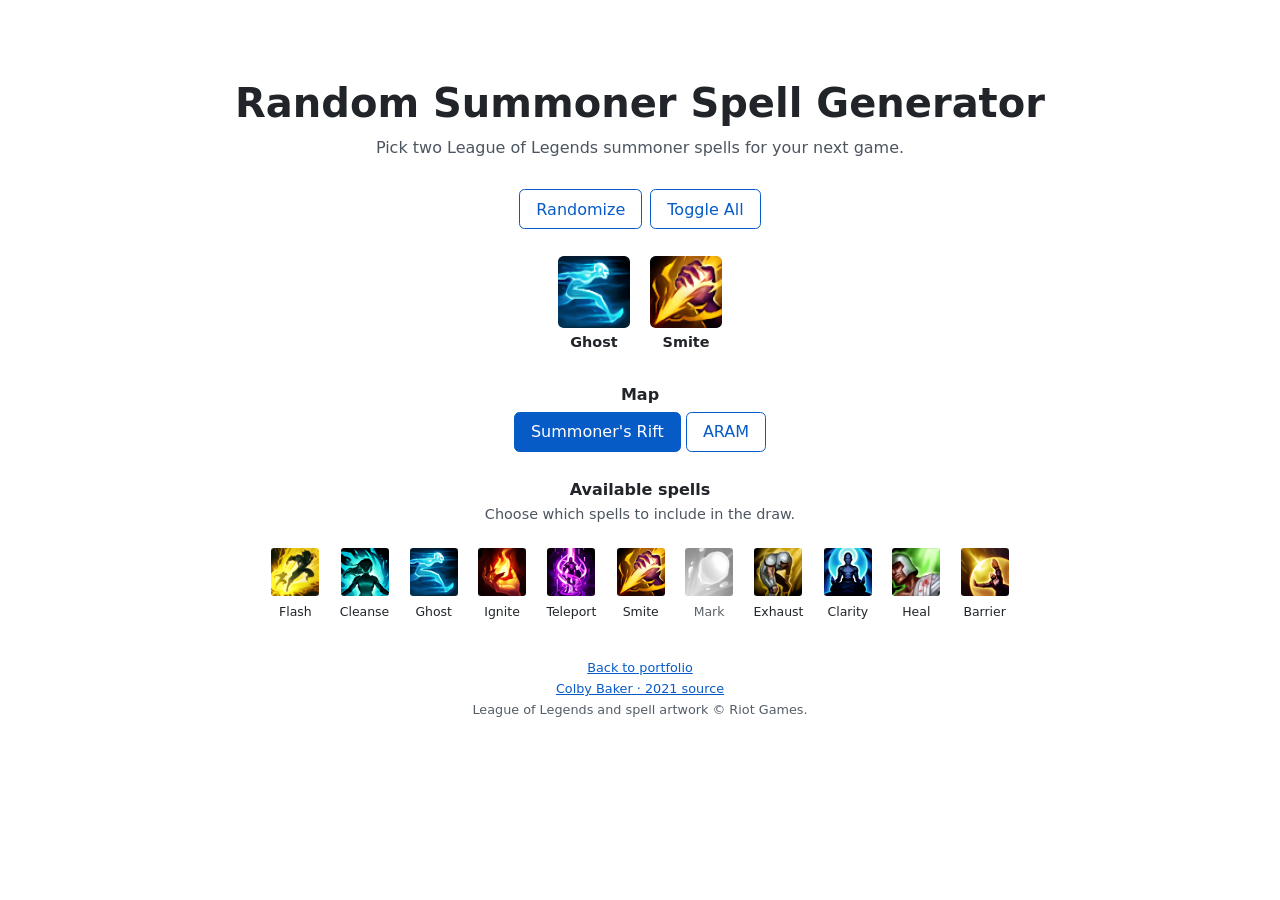
==== summoner-spell-generator.html @ 4ee8c506 "Publish portfolio and restored Summoner Spell Generator" ====
<!doctype html>
<html lang="en">
<head>
  <meta charset="utf-8">
  <meta name="viewport" content="width=device-width, initial-scale=1">
  <title>Random Summoner Spell Generator · Colby Baker</title>
  <style>
:root {
  color-scheme: light;
  font-family: system-ui, sans-serif;
  color: #212529;
  background: white;
}
* { box-sizing: border-box; }
body { margin: 0; text-align: center; }
main { max-width: 68rem; margin: 0 auto; padding: clamp(2rem, 7vw, 5rem) 1rem 2rem; }
h1 { margin: 0; font-size: clamp(1.8rem, 4vw, 2.5rem); line-height: 1.15; font-weight: 550; }
.intro, .pool p { color: #4c5560; line-height: 1.5; }
.intro { margin: .65rem 0 1.8rem; }
.actions, .result, .spells { display: flex; justify-content: center; gap: .5rem; }
button, .modes span { font: inherit; cursor: pointer; }
.actions button, .modes span {
  display: inline-block; padding: .6rem 1rem; border: 1px solid #075bc7;
  background: #fff; color: #075bc7; border-radius: .35rem;
}
.actions button:hover, .modes input:checked + span { background: #075bc7; color: #fff; }
.result { gap: 1.25rem; margin: 1.65rem 0 .15rem; }
figure { margin: 0; }
figure img { display: block; border-radius: .35rem; margin: auto; }
figcaption { margin: .4rem 0 0; font-weight: 600; font-size: .9rem; }
#status { margin: .4rem 0; min-height: 1.35rem; color: #873d08; }
fieldset { border: 0; padding: 0; margin: 0; min-width: 0; }
legend { font-size: 1rem; font-weight: 650; padding: 0; margin: 0 auto .5rem; }
.modes { margin-bottom: 1.75rem; }
.modes label { display: inline-block; position: relative; }
.modes input { opacity: 0; position: absolute; }
button:focus-visible, .modes input:focus-visible + span, a:focus-visible { outline: 3px solid #212529; outline-offset: 3px; }
.pool p { margin: -.2rem 0 .9rem; font-size: .9rem; }
.spells { flex-wrap: wrap; gap: .25rem; }
.spells button { border: 1px solid transparent; background: #fff; color: #212529; padding: .45rem; border-radius: .3rem; }
.spells button:hover:enabled { background: #edf4fc; }
.spells img { display: block; margin: 0 auto .3rem; border-radius: .2rem; }
.spells span { font-size: .78rem; }
.spells button[aria-pressed="false"] img { filter: grayscale(1); opacity: .45; }
.spells button:disabled { cursor: default; color: #5f6268; }
footer { padding: 0 1rem 2rem; display: grid; justify-items: center; gap: .4rem; font-size: .8rem; color: #535d67; }
footer a { color: #075bc7; }

</style>
</head>
<body>
  <main>
    <h1>Random Summoner Spell Generator</h1>
    <p class="intro">Pick two League of Legends summoner spells for your next game.</p>
    <div class="actions">
      <button type="button" id="randomize">Randomize</button>
      <button type="button" id="toggle-all">Toggle All</button>
    </div>
    <div class="result" aria-label="Random spell pair" aria-live="polite" aria-atomic="true">
      <figure><img id="spell-1" src="[data-uri]" width="72" height="72" alt=""><figcaption>Flash</figcaption></figure>
      <figure><img id="spell-2" src="[data-uri]" width="72" height="72" alt=""><figcaption>Heal</figcaption></figure>
    </div>
    <p id="status" role="status" aria-live="polite"></p>
    <fieldset class="modes">
      <legend>Map</legend>
      <label><input type="radio" name="mode" value="SR" checked><span>Summoner's Rift</span></label>
      <label><input type="radio" name="mode" value="ARAM"><span>ARAM</span></label>
    </fieldset>
    <fieldset class="pool">
      <legend>Available spells</legend>
      <p>Choose which spells to include in the draw.</p>
      <div class="spells">
        <button type="button" data-spell="Flash" aria-pressed="true"><img src="[data-uri]" width="48" height="48" alt=""><span>Flash</span></button>
        <button type="button" data-spell="Cleanse" aria-pressed="true"><img src="[data-uri]" width="48" height="48" alt=""><span>Cleanse</span></button>
        <button type="button" data-spell="Ghost" aria-pressed="true"><img src="[data-uri]" width="48" height="48" alt=""><span>Ghost</span></button>
        <button type="button" data-spell="Ignite" aria-pressed="true"><img src="[data-uri]" width="48" height="48" alt=""><span>Ignite</span></button>
        <button type="button" data-spell="Teleport" aria-pressed="true"><img src="[data-uri]" width="48" height="48" alt=""><span>Teleport</span></button>
        <button type="button" data-spell="Smite" aria-pressed="true"><img src="[data-uri]" width="48" height="48" alt=""><span>Smite</span></button>
        <button type="button" data-spell="Mark" aria-pressed="false" disabled><img src="[data-uri]" width="48" height="48" alt=""><span>Mark</span></button>
        <button type="button" data-spell="Exhaust" aria-pressed="true"><img src="[data-uri]" width="48" height="48" alt=""><span>Exhaust</span></button>
        <button type="button" data-spell="Clarity" aria-pressed="true"><img src="[data-uri]" width="48" height="48" alt=""><span>Clarity</span></button>
        <button type="button" data-spell="Heal" aria-pressed="true"><img src="[data-uri]" width="48" height="48" alt=""><span>Heal</span></button>
        <button type="button" data-spell="Barrier" aria-pressed="true"><img src="[data-uri]" width="48" height="48" alt=""><span>Barrier</span></button>
      </div>
    </fieldset>
    <noscript>Enable JavaScript to randomize spells.</noscript>
  </main>
  <footer>
    <a href="./">Back to portfolio</a>
    <a href="https://github.com/Colbyco/summoner-spell-generator/tree/8f2887c21a5acaa1220cfbae30ca5bba378b21bd">Colby Baker · 2021 source</a>
    <span>League of Legends and spell artwork © Riot Games.</span>
  </footer>
<script>
// Static restoration of Colby Baker's 2021 generator. The map and spell pool
// follow the original release, including availability of Mark on ARAM.
const spellButtons = Array.from(document.querySelectorAll("[data-spell]"));
const outputs = [document.getElementById("spell-1"), document.getElementById("spell-2")];
const status = document.getElementById("status");
const mark = spellButtons.find(button => button.dataset.spell === "Mark");

function toggleSpell(button) {
  const active = button.getAttribute("aria-pressed") === "true";
  button.setAttribute("aria-pressed", String(!active));
  status.textContent = "";
}

function randomizeSpells() {
  const pool = spellButtons.filter(button => button.getAttribute("aria-pressed") === "true");
  if (pool.length < 2) {
    status.textContent = "Pick two or more spells.";
    return;
  }

  // Draw without replacement so every ordered pair has equal probability.
  for (const output of outputs) {
    const index = Math.floor(Math.random() * pool.length);
    const choice = pool.splice(index, 1)[0];
    output.src = choice.querySelector("img").src;
    output.nextElementSibling.textContent = choice.dataset.spell;
  }
  status.textContent = "";
}

for (const button of spellButtons) {
  button.addEventListener("click", () => toggleSpell(button));
}

document.getElementById("toggle-all").addEventListener("click", () => {
  for (const button of spellButtons) {
    if (!button.disabled) toggleSpell(button);
  }
});

for (const input of document.querySelectorAll("input[name=mode]")) {
  input.addEventListener("change", () => {
    const aram = input.value === "ARAM";
    mark.disabled = !aram;
    mark.setAttribute("aria-pressed", String(aram));
    status.textContent = "";
  });
}

document.getElementById("randomize").addEventListener("click", randomizeSpells);
randomizeSpells();

</script>
</body>
</html>
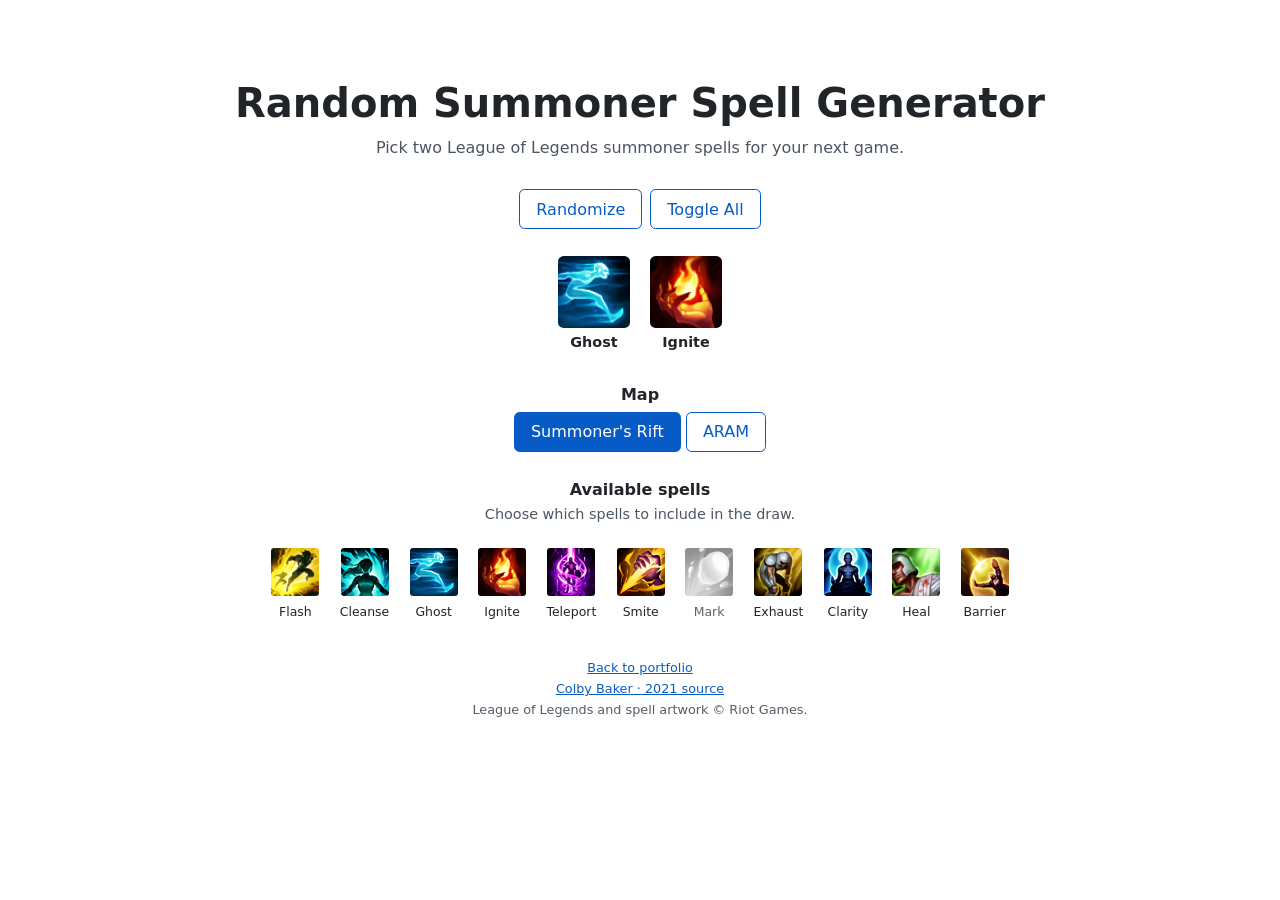
==== commit 72514d89: "Add shared project viewer and built-in app previews" ====
--- a/summoner-spell-generator.html
+++ b/summoner-spell-generator.html
@@ -86,8 +86,8 @@
     <noscript>Enable JavaScript to randomize spells.</noscript>
   </main>
   <footer>
-    <a href="./">Back to portfolio</a>
-    <a href="https://github.com/Colbyco/summoner-spell-generator/tree/8f2887c21a5acaa1220cfbae30ca5bba378b21bd">Colby Baker · 2021 source</a>
+    <a href="./" target="_top">Back to portfolio</a>
+    <a target="_blank" rel="noopener noreferrer" href="https://github.com/Colbyco/summoner-spell-generator/tree/8f2887c21a5acaa1220cfbae30ca5bba378b21bd">Colby Baker · 2021 source</a>
     <span>League of Legends and spell artwork © Riot Games.</span>
   </footer>
 <script>
